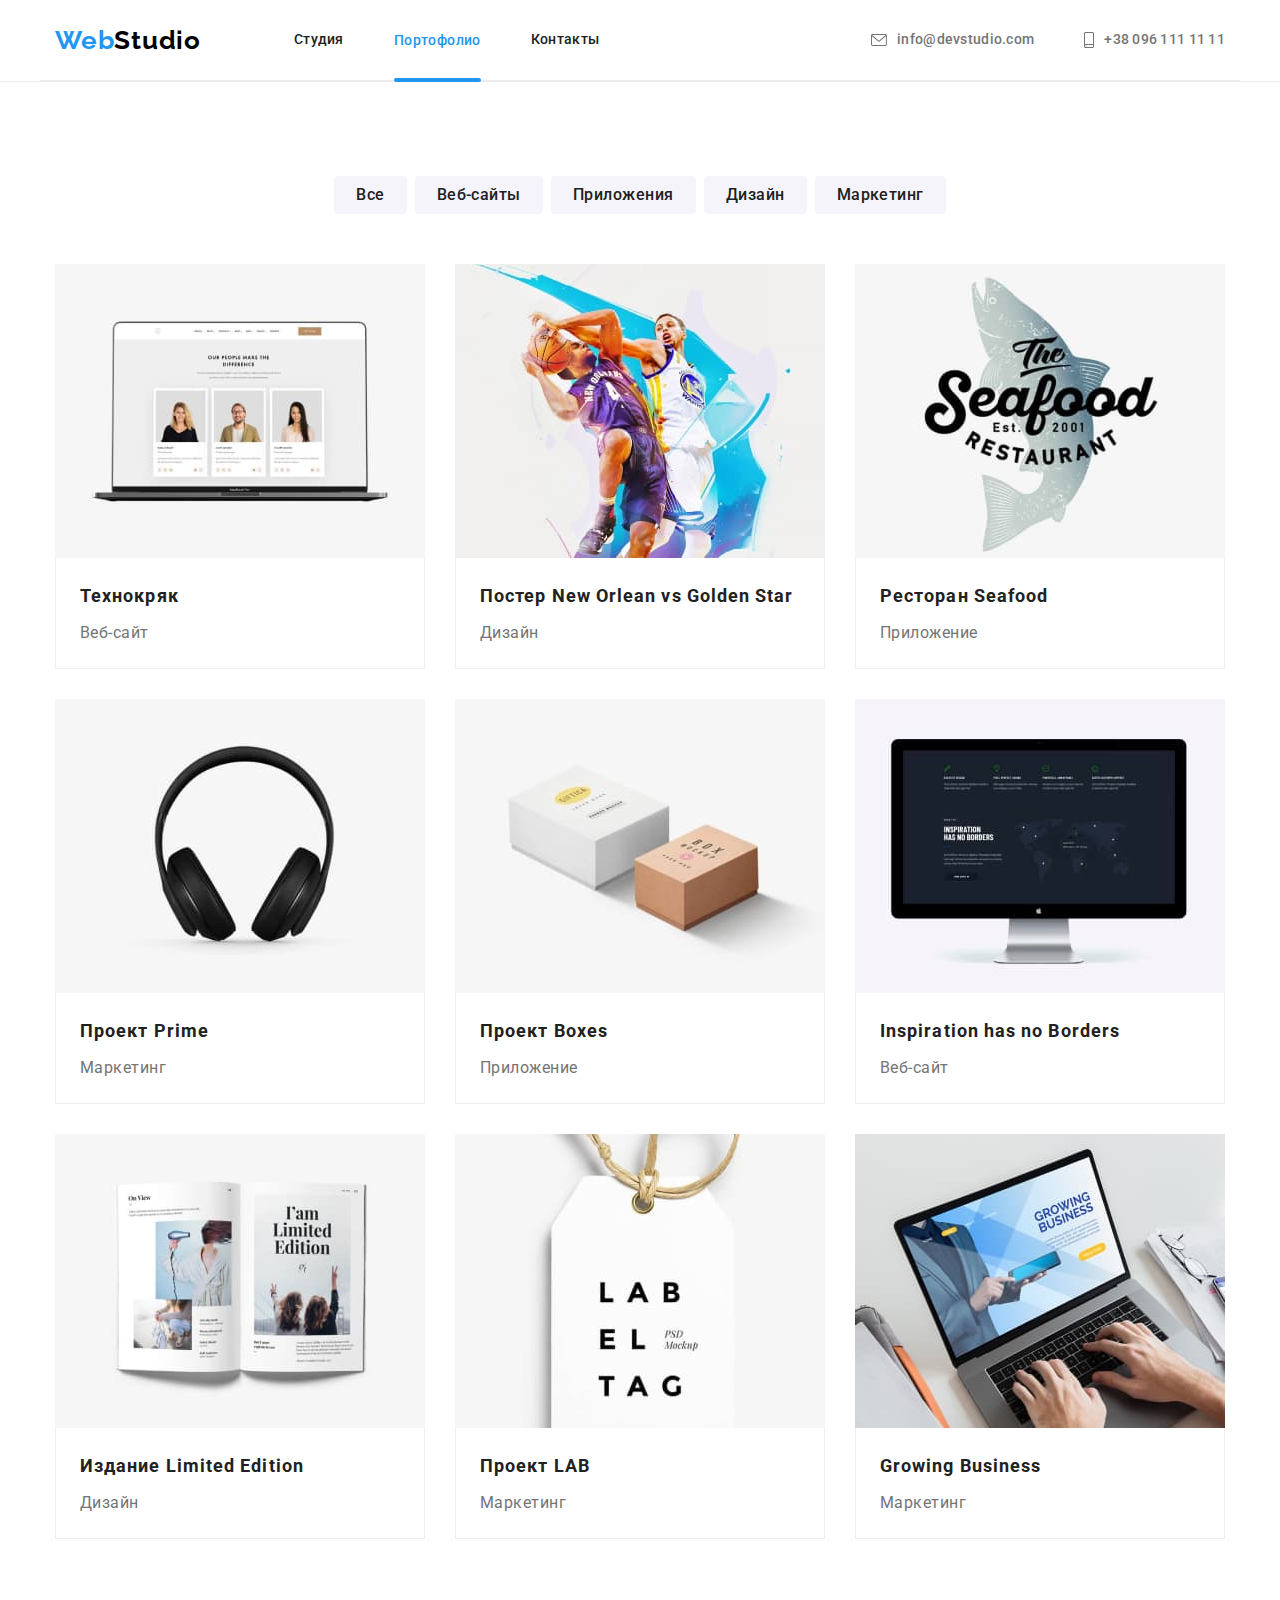
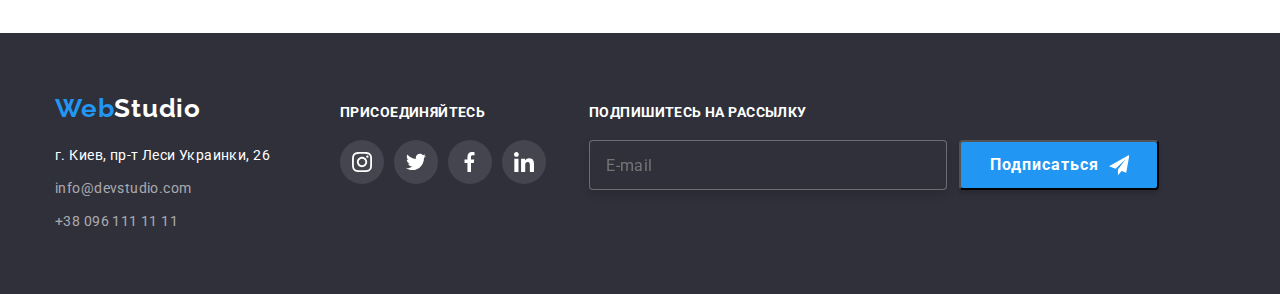
==== portfolio.html @ 54cbc289 "Перенос данных" ====
<!DOCTYPE html>
<html lang="en">
<head>
    <meta charset="UTF-8">
    <meta http-equiv="X-UA-Compatible" content="IE=edge">        <meta name="viewport" content="width=device-width, initial-scale=1.0">
    <title>Homework_06</title>
    <link 
        href="https://fonts.googleapis.com/css2?family=Raleway:wght@700&family=Roboto:wght@400;500;700;900&display=swap" 
        rel="stylesheet"/>
    <link rel="stylesheet" href="https://cdnjs.cloudflare.com/ajax/libs/modern-normalize/1.1.0/modern-normalize.min.css">
    <link rel="stylesheet" href="./css/main.css"/>
</head>
<body>
<!-- Шапка сайта -->
    <header class="page-header">
        <div class="container page-header">
            <nav class="nav-flex" >
                <a href="./index.html" class="logo  link"><span class="accent">Web</span>Studio </a>
                <ul class="site-nav list ">
                    <li class="item"><a href="./index.html" class="link-page link">Студия</a></li>
                    <li class="item"><a href="./portfolio.html" class="link page link-current link">Портофолио</a></li>
                    <li class="item"><a href="" class="link-page link">Контакты</a></li>
                </ul>
        </nav>
            <ul class="contact-list list ">
                <li class ="item ">
                    <a href="mailto:info@devstudio.com" class="contact link  ">
                        <svg class="icon-head" width="16" height="12">
                            <use href="./img/symbol-defs.svg#icon-envelope">
                            </use>
                        </svg>info@devstudio.com
                    </a>
                </li>
                <li class ="item ">
                    <a href="tel:+380961111111" class="contact link">
                        <svg class="icon-head-tel" width="10" height="16">
                            <use href="./img/symbol-defs.svg#icon-smartphone">
                            </use>
                        </svg>+38 096 111 11 11
                    </a>
                </li>
            </ul>
        </div>
    </header>
    <main>
    <!-- Фильтры -->
    <section class="filter">
        <div class="container">
            <h1 class="visually-hidden"> Фильтры</h1>
            <ul class="filter-link list">
            <li class="filter-item">
                <button type="button" class="style-filter">Все</button>
            </li>
            <li class="filter-item">
                <button type="button" class="style-filter">Веб-сайты</button>
            </li>
            <li class="filter-item">
                <button type="button" class="style-filter">Приложения</button>
            </li>
            <li class="filter-item">
                <button type="button" class="style-filter">Дизайн</button>
            </li>
            <li class="filter-item">
                <button type="button" class="style-filter">Маркетинг</button>
            </li>  
            </ul>
            <ul class="examples list">
            <li class="examples-item">
                <a href="" class="examples-link link">
                    <div class="examples-top-wrap">
                        <img src="./img/img1.jpg" alt="Технокряк" width="370" />
                            <p class="examples-top-text">Ресурс предлагает комплексные предложения с разным уровнем функционала и сервисов. Все это позволит посетителю получить исчерпывающие сведения о компании или частном лице.</p>
                    </div>
                    <div class="galery-desc">
                        <h2 class="title">Технокряк</h2>
                            <p class="text">Веб-сайт</p>
                    </div>
                </a>
            </li>
            <li class="examples-item">
                <a href="" class="examples-link link">
                    <div class="examples-top-wrap">
                        <img src="./img/img2.jpg" alt="Постер New Orlean vs Golden Star" width="370" />
                            <p class="examples-top-text">Ресурс предлагает комплексные предложения с разным уровнем функционала и сервисов. Все это позволит посетителю получить исчерпывающие сведения о компании или частном лице.</p>
                    </div>
                    <div class="galery-desc">
                        <h2 class="title">Постер New Orlean vs Golden Star</h2>
                            <p class="text">Дизайн</p>
                    </div>
                    </a>
            </li>
            <li class="examples-item">                
                <a href="" class="examples-link link">
                    <div class="examples-top-wrap">
                        <img src="./img/img3.jpg" alt="Ресторан Seafood" width="370" />
                        <p class="examples-top-text">Ресурс предлагает комплексные предложения с разным уровнем функционала и сервисов. Все это позволит посетителю получить исчерпывающие сведения о компании или частном лице.</p>
                    </div>
                    <div class="galery-desc">
                        <h2 class="title">Ресторан Seafood</h2>
                            <p class="text">Приложение</p>
                    </div>
                    </a>
            </li>
            <li class="examples-item">                
                <a href="" class="examples-link link">
                    <div class="examples-top-wrap">
                        <img src="./img/img4.jpg" alt="Проект Prime" width="370" />
                            <p class="examples-top-text">Ресурс предлагает комплексные предложения с разным уровнем функционала и сервисов. Все это позволит посетителю получить исчерпывающие сведения о компании или частном лице.</p>
                    </div>           
                    <div class="galery-desc">
                        <h2 class="title">Проект Prime</h2>
                            <p class="text">Маркетинг</p>
                    </div>
                    </a>
            </li>
            <li class="examples-item">                
                <a href="" class="examples-link link">
                    <div class="examples-top-wrap">
                        <img src="./img/img5.jpg" alt="Проект Boxes" width="370" />
                            <p class="examples-top-text">Ресурс предлагает комплексные предложения с разным уровнем функционала и сервисов. Все это позволит посетителю получить исчерпывающие сведения о компании или частном лице.</p>
                    </div>                
                    <div class="galery-desc">
                        <h2 class="title">Проект Boxes</h2>
                            <p class="text">Приложение</p>
                    </div>
                    </a>
            </li>
            <li class="examples-item">               
                <a href="" class="examples-link link">
                    <div class="examples-top-wrap">
                        <img src="./img/img6.jpg" alt="Inspiration has no Borders" width="370" />
                            <p class="examples-top-text">Ресурс предлагает комплексные предложения с разным уровнем функционала и сервисов. Все это позволит посетителю получить исчерпывающие сведения о компании или частном лице.</p>
                    </div>    
                    <div class="galery-desc">
                        <h2 lang="en" class="title">Inspiration has no Borders</h2>
                            <p class="text">Веб-сайт</p>
                    </div>
                    </a>
            </li>
            <li class="examples-item">
                <a href="" class="examples-link link">
                    <div class="examples-top-wrap">
                        <img src="./img/img7.jpg" alt="Издание Limited Edition" width="370" />
                            <p class="examples-top-text">Ресурс предлагает комплексные предложения с разным уровнем функционала и сервисов. Все это позволит посетителю получить исчерпывающие сведения о компании или частном лице.</p>
                    </div>    
                    <div class="galery-desc">
                        <h2 class="title">Издание Limited Edition</h2>
                            <p class="text">Дизайн</p>
                    </div>
                    </a>
            </li>
            <li class="examples-item">                
                <a href="" class="examples-link link">
                    <div class="examples-top-wrap">
                        <img src="./img/img8.jpg" alt="Проект LAB" width="370" />
                            <p class="examples-top-text">Ресурс предлагает комплексные предложения с разным уровнем функционала и сервисов. Все это позволит посетителю получить исчерпывающие сведения о компании или частном лице.</p>
                    </div>   
                    <div class="galery-desc">
                        <h2 class="title">Проект LAB</h2>
                            <p class="text">Маркетинг</p>
                    </div>
                    </a>
            </li>
            <li class="examples-item">                
                <a href="" class="examples-link link">
                    <div class="examples-top-wrap">
                        <img src="./img/img9.jpg" alt="Growing Business" width="370" />
                            <p class="examples-top-text">Ресурс предлагает комплексные предложения с разным уровнем функционала и сервисов. Все это позволит посетителю получить исчерпывающие сведения о компании или частном лице.</p>
                    </div>
                    <div class="galery-desc">
                        <h2 lang="en" class="title">Growing Business</h2>
                            <p class="text">Маркетинг</p>
                    </div>
                    </a>
            </li>
            </ul>
        </div>
    </section>
    </main>
    <footer class="address">
        <div class="container">
            <div class="footer-index">
                <div class="footer-adress">
                    <a href="./index.html" class="logo link"><span class="accent">Web</span>Studio </a>
                    <address>
                        <ul class="address-link list">
                        <li class="address-item">
                            <a href="https://goo.gl/maps/2pZtaWLYkU5cPGeF8" target="_blank" rel="noopener,noindex,nofollow" class="address-direct link">г. Киев, пр-т Леси Украинки, 26</a>
                        </li>
                        <li class="address-item">    
                            <a href="mailto:info@devstudio.com" class="direct link">info@devstudio.com</a>
                        </li>
                        <li class="address-item">    
                            <a href="tel:+380961111111" class="direct link">+38 096 111 11 11</a>
                        </li>
                        </ul>             
                    </address>
                </div>  
                <div class="join">
                    <h2 class="join-title">присоединяйтесь</h2>
                    <ul class="join-social list">
                        <li class="join-icon">
                             <a href="" class="join-link">
                                <svg class="join-svg"><use href="./img/symbol-defs.svg#icon-instagram" ></use></svg>
                            </a>
                        </li>
                        <li class="join-icon">
                             <a href="" class="join-link">
                                <svg class="join-svg"><use href="./img/symbol-defs.svg#icon-twitter" ></use></svg>
                                </a>
                        </li>
                        <li class="join-icon">
                            <a href="" class="join-link">
                                <svg class="join-svg"><use href="./img/symbol-defs.svg#icon-facebook" ></use></svg>
                            </a>
                        </li>
                        <li class="join-icon">
                            <a href="" class="join-link">
                                <svg class="join-svg"><use href="./img/symbol-defs.svg#icon-linkedin" ></use></svg>
                            </a>
                        </li>
                    </ul>
                </div>
                <div class="footer-section">
                    <div class="footer-text">
                        Подпишитесь на рассылку
                    </div>
                    <div class="footer-input-contact">
                        <input type="email" class="footer-mail" placeholder="E-mail" name="Почта" required>
                        <button class="footer-button" type="submit">Подписаться
                            <svg class="footer-icon" width="24" height="24">
                                <use href="./img/symbol-defs.svg#icon-icon-send"></use>
                            </svg>
                         </button>
                    </div>
                </div>
            </div>
        </div>
    </footer>  
</body>
</html>
---- css/main.css ----
:root{
    --primary-text-color:#757575;
    --title-text-color:#212121;
    --accent-color:#2196F3;
    --primary-white-color:#FFFFFF;
    --logo-color:#000000;
    --bg-color:#2F303A;
    --second-fon-color:#F5F4FA;
    --direct-color:rgba(255, 255, 255, 0.6);
}

body{
    background-color:var(--primary-white-color) ;
    color:var( --primary-text-color) ;
    font-family: Roboto,sans-serif;
    font-size:14px;
    letter-spacing: 0.03em; 
}

address{
    font-style: normal;

    margin-top: 20px;
}

/* *,
  *::before,
  *::after {
    box-sizing: inherit;
  } */

p,
h1,
h2,
h3,
h4,
h5,
h6{
    margin: 0;
}

ul{
    padding-left: 0;
    margin: 0;
}

button{
    cursor: pointer;
}

img{
    display: block;
    width: 100%;
    height: auto;
}

.list {
    list-style: none;  
 }

 .link {
    text-decoration: none;
}

.container{
    width: 1200px;
    padding-left: 15px;
    padding-right: 15px;
    margin: 0 auto;
    /* outline: 2px solid brown; */
}


/*Header*/
.container.page-header{
    display: flex;
    align-items: center;
    border-bottom: 1px solid #ECECEC;
}

/* Logo */
.page-header{
    /* padding-top: 24px;
    padding-bottom: 25px; */
    border-bottom: 1px solid #ECECEC; 
}

.logo {
    color:var(--logo-color); 
    font-family: Raleway,sans-serif;
    font-size: 26px;
    font-weight: 700;
    line-height: 1.19;
    letter-spacing: 0.03em;
}

.logo .accent{
    color:var(--accent-color);
}

/* Site nav */
.nav-flex {
    display: flex;
    align-items: center;
}
.site-nav{
    display: flex;
    margin-left: 93px;
}

.site-nav .item + .item{
    margin-left: 50px;
}

.site-nav .link-page{
    padding-top: 32px;
    padding-bottom: 32px;
    display: block;
    color: var(--title-text-color);

    font-family: Roboto,sans-serif;
    font-size: 14px;
    font-weight: 500;
    line-height: 1.14;
    letter-spacing: 0.02em;

    transition:color 250ms cubic-bezier(0.4,0,0.2,1);
}

.site-nav .link-page:hover , 
.site-nav .link-page:focus {
    color: var(--accent-color);
}

.site-nav .link-current {
    position: relative; 

    padding-top: 32px;
    padding-bottom: 32px;
    display: block;
    color: var(--accent-color);
    font-weight: 500;
}

.link-current::after {
    content:'';
    display:block;
    position: absolute;

    width: 100%;
    height: 4px;
    border-radius: 2px;
    background: var(--accent-color);
    bottom: -2px;
    left: 0;

    /* opacity: 1; */
} 


/* Contact */
.contact-list{
    display: flex;
    align-items: center;
    margin-left: auto;
}

.contact-list .item:not(:last-child){
    margin-right: 50px;
}

.contact {
    color: var( --primary-text-color);

    font-weight: 500;
    font-size: 14px;
    line-height: 1.14;
    letter-spacing: 0.02em;
    cursor: pointer;

    transition: color 250ms cubic-bezier(0.4,0,0.2,1);
}

.contact:hover,
.contact:focus {
    color:var(--accent-color);
}

.icon-head { 
    /* width: 16px;
    height: 16px; */
    padding: 0;
    margin-right: 10px;
    color:var(--primary-text-color)
}

.icon-head-tel { 
    /* width: 16px;
    height: 16px; */
    padding: 0;
    margin-right: 10px;
    color:var(--primary-text-color)
} 

.contact-list .contact{
    display: flex;
    align-items: center;
    color: var(--primary-text-color);
    fill: var(--primary-text-color);

    transition:color 250ms cubic-bezier(0.4,0,0.2,1), fill 250ms cubic-bezier(0.4,0,0.2,1) ;
}

.contact-list .contact:hover,
.contact-list .contact:focus{
    color: var(--accent-color);
    fill: var(--accent-color);
}

/* Hero */

.hero{
    /* padding-top: 200px;
    padding-bottom: 280px; */
    padding: 200px 0;
    background-color:var(--bg-color); 
    text-align: center;

    background-image:linear-gradient( 
    rgba(47, 48, 58, 0.4),
    rgba(47, 48, 58, 0.4)),
     url(../img/start.jpg);
     max-width: 1600px;
     background-repeat: no-repeat;
     background-size: cover;
     margin: 0 auto;

}

.hero-title {
    width: 696px;
    margin-top: 0;
    margin-bottom: 30px;
    margin-left: auto;
    margin-right: auto;

    color:var(--primary-white-color);

    font-size: 44px;
    font-weight: 900;
    line-height: 1.36;
    letter-spacing: 0.06em;
    text-align: center;
    text-transform: uppercase;
}

/* Principles */
.principles{
    display: flex;
    justify-content: space-between;
}

.principles-item:not(:last-child){
    margin-right: 30px;
}

.principles-item{
    width: 270px;
}

.principles-item::before{
    display: block;
    content: "";
    height: 120px;
    /* background-size: contain; */
    background-repeat: no-repeat;
    background-position: center;
    background-color: var(--second-fon-color);

    margin-bottom: 30px;
}

.icon-antena::before{
    background-image: url(../img/antenna\ 1.svg);
}

.icon-clock::before{
    background-image: url(../img/clock\ 1.svg);
}

.icon-diagram::before{
    background-image: url(../img/diagram\ 1.svg);
}

.icon-astronaut::before{
    background-image: url(../img/astronaut\ 1.svg);
}

.visually-hidden{
    position:absolute;
    white-space: nowrap;
    width:1px;
    height:1px;
    overflow:hidden;
    border: 0;
    padding: 0;
    clip: rect(0 0 0 0);
    clip-path: inset(50%);
    margin: -1px;
}

.principles .title {
    margin-top: 0;
    margin-bottom: 10px;

    color:var( --title-text-color) ;

    font-weight: 700;
    font-size: 14px;
    line-height: 1.14;
    letter-spacing: 0.03em;
    text-transform: uppercase;
}

.principles .text {
    margin-top: 0;
    margin-bottom: 0;

    font-weight: 400;
    font-size: 14px;
    line-height: 1.71;
    letter-spacing: 0.03em;
}



/* Section */
.section{
    padding: 94px 0;
}
.section-inter{
    padding-bottom: 94px;
}

.section-title{
    margin-bottom: 50px;
    
    color:var( --title-text-color) ;

    font-weight: 700;
    font-size: 36px;
    line-height: 1.17;
    text-align: center;
    letter-spacing: 0.03em;
}

.work-list{
    display: flex;
}

.section-item:not(:last-child) {
    margin-right: 30px;
}

.doing{
    position: relative;
}

.doing-thumb{
    position: absolute;
    width: 370px;
    height: 70px;
    left: 0;
    bottom: 0;
    background: rgba(47, 48, 58, 0.8);

}

.text-doing{
    display: flex;
    align-items: center;
    justify-content: center;
    width: 100%;
    height: 100%;
    font-weight: 700;
    font-size: 14px;
    line-height: 16px;
    /* text-align: center; */
    letter-spacing: 0.03em;
    text-transform: uppercase;
    color: #FFFFFF;

}

/* Team */
.section-team{
    margin-bottom: 50px;
    /* padding-top: 94px; */
    
    color:var( --title-text-color) ;

    font-weight: 700;
    font-size: 36px;
    line-height: 1.17;
    text-align: center;
    letter-spacing: 0.03em;
}

.section-group{
    padding: 94px 0;
    /* padding-top: 94px; */

    background-color:var(--second-fon-color);
}
.team {
    display: flex;
}

.team-item:not(:last-child) {
    margin-right: 30px;
}

.team-item{
    box-shadow: 0px 1px 3px rgba(0, 0, 0, 0.12), 0px 1px 1px rgba(0, 0, 0, 0.14), 0px 2px 1px rgba(0, 0, 0, 0.2);
    border-radius: 0px 0px 4px 4px;
    background: #FFFFFF;
}
.team .title {
    /* margin-top: 30px; */
    margin-bottom: 10px;

    color:var(--title-text-color) ;
    
    font-weight: 500;
    font-size: 16px;
    line-height: 1.19;
    text-align: center;
    letter-spacing: 0.03em;
}

.team .text {
    margin-top: 0;
    margin-bottom: 0;
    font-weight: 400;
    font-size: 16px;
    line-height: 1.19;
    text-align: center;
    letter-spacing: 0.03em;
    margin-bottom: 30px;
}

.team-desc {
    background: #FFFFFF;
    padding: 30px 0;
    text-align: center;

}

.team-soc-list {
    display: flex;
    justify-content: center;
}

.team-soc-link{
    width: 44px;
    height: 44px;
    background-color: var(--primary-white-color);
    border-radius: 50%;
    display: flex;
    justify-content: center;
    align-items: center;
    color:#AFB1B8 ;

    transition: background-color 250ms cubic-bezier(0.4,0,0.2,1),color 250ms cubic-bezier(0.4,0,0.2,1);
}

.team-soc-item + .team-soc-item{
    margin-left: 10px;
}

 .team-soc-icon{
    fill: currentColor;
}

.team-soc-link:hover,
.team-soc-link:focus {
    background-color: var(--accent-color);
    color: var(--primary-white-color);

}
/* .team-soc-icon{
    fill: #AFB1B8
} */

/*Clients*/

.section-client{
    padding: 94px 0;

    background-color: #FFFFFF;
}

.section-client-title{
    margin-bottom: 50px;
    /* padding-top: 94px; */  
    color:var( --title-text-color) ;

    font-weight: 700;
    font-size: 36px;
    line-height: 1.17;
    text-align: center;
    letter-spacing: 0.03em;
}

/* .client-border{
    background-color: #E5E5E5;
} */

.client-border {
    padding: 30px 0;
    text-align: center;

    outline: 1px solid rgba(175, 177, 184, 1);
} 


.clients-list{
    display: flex;
    justify-content: center;

    padding: 0;
    margin: 0;
    list-style: none;
}

.client-link{
    margin: 0;
    padding: 0;
    width: 170px;
    height: 92px;
    display: flex;
    justify-content: center;
    align-items: center;
    fill: #AFB1B8;
    border: 1px solid #AFB1B8;
    box-sizing: border-box;
    border-radius: 4px;
    object-fit: contain;

    transition-property: fill, border, box-sizing, border-radius;
    transition-duration: 250ms;
    transition-timing-function: cubic-bezier(0.4, 0, 0.2, 1);
}

.client-link:active,
.client-link:hover,
.client-link:focus{

    fill: var(--accent-color);
    border: 1px solid var(--accent-color);
    box-sizing: border-box;
    border-radius: 4px;
}

.client-item:not(:last-child){
    margin-right: 30px;
}

/* Button */

.button {
    margin: 0 auto;
    display: block;
    padding: 10px 32px;
    border: 0px solid transparent;
    border-radius: 4px;
    
    background-color:var(--accent-color);
    color:var(--second-fon-color);
    
    font-family: inherit;
    font-style: normal;
    font-weight: 700;
    font-size: 16px;
    line-height: 1.88;
    letter-spacing: 0.06em;
    cursor: pointer;
    text-align: center;
}


/* Стили для Портофолио" */
/*Фильтры*/

.filter{
    padding-top: 94px;
    padding-bottom: 94px;   
}

.filter-link{
    display: flex;
    justify-content: center;
    margin-bottom: 50px;
}

.filter-item:not(:last-child){
    margin-right: 8px;
}

.style-filter {
    padding: 6px 22px;
    display: inline-block;

    background-color:var(--second-fon-color);
    color:var( --title-text-color) ;

    font-family: Roboto,sans-serif;
    font-weight: 500;
    font-size: 16px;
    line-height: 1.62;
    text-align: center;
    letter-spacing: 0.03em;
    cursor: pointer;
    text-align: center;

    border: 0px solid transparent;
    border-radius: 4px;

    transition-property: background-color,color,box-shadow;
    transition-duration: 250ms;
    transition-timing-function: cubic-bezier(0.4, 0, 0.2, 1);

}

.style-filter:hover,
.style-filter:focus {
    background-color: var(--accent-color);
    color: var(--primary-white-color);

    box-shadow: 0px 3px 1px rgba(0, 0, 0, 0.1), 0px 1px 2px rgba(0, 0, 0, 0.08), 0px 2px 2px rgba(0, 0, 0, 0.12);
}

.filter-iteam:not(:last-child) {
    margin-right: 8px;
}

/* Examples */
.examples{
    display: flex;
    flex-wrap: wrap;
    text-align: left;
}

.examples .examples-item{
    width: calc((100% - 60px) / 3);
}

.examples .examples-item:not(:nth-child(3n)) {
    margin-right: 30px;
}

.examples .examples-item:not(:nth-last-child(-n+3)) {
    margin-bottom: 30px;
}

.galery-desc {
    border: 1px solid #EEEEEE;
    box-sizing: border-box;
    border-top: none;
    padding: 20px 24px;
}

.examples .title {
    margin-bottom: 4px;

    color:var(--title-text-color) ;

    font-weight: 700;
    font-size: 18px;
    line-height: 2.0;
    letter-spacing: 0.06em;
}


.examples .text { 
    color:var(--primary-text-color) ;

    font-weight: 400;
    font-size: 16px;
    line-height: 1.88;
    letter-spacing: 0.03em;
}

.examples-link{
    display: block;
   
    color:var(--title-text-color) ;

    transition-property: border, box-shadow;
    transition-duration: 250ms;
    transition-timing-function: cubic-bezier(0.4, 0, 0.2, 1);
}

.examples .examples-link:hover,
.examples.examples-link:focus{
    cursor: pointer;
    background: #FFFFFF; 
    /* border: 1px solid #EEEEEE; */
    box-shadow: 0px 1px 1px rgba(0, 0, 0, 0.12), 0px 4px 4px rgba(0, 0, 0, 0.06), 1px 4px 6px rgba(0, 0, 0, 0.16);
}

.examples-item:hover .examples-top-text{
    transform: translateY(0%);
    transition: transform 250ms cubic-bezier(0.4, 0, 0.2, 1) ;
}

.examples-top-wrap{
    position: relative;
    overflow: hidden;
}

.examples-top-text{
    /* opacity: 1; */
    position: absolute;
    top: 0;
    /* left: 0; */
    display: inline-block;
    background-color: rgba(33, 150, 243, 0.9);
    color: rgba(255, 255, 255, 1);
    
    font-family: Roboto;
    font-size: 18px;
    font-weight: 400;
    line-height: 1.56;
    letter-spacing: 0.03em;
    text-align: left;

    padding: 63px 24px;
    height: 100%; 
    width: 100%;

    transform: translateY(101%);
    /* transition: transform 250ms cubic-bezier(0.4,0,0.2,1) ; */
}

/* Footer */

.footer-index{
    display: flex;
    align-items: baseline;
}
.address{
    padding-top: 60px;
    padding-bottom: 60px;

    max-width: 1600px;
     background-repeat: no-repeat;
     background-size: cover;
     margin: 0 auto;
   
    /* max-width: 1600px; */
   
    background-color:var(--bg-color);
    font-style: normal;
}

.address .logo{
    color:var(--primary-white-color) ;
}

.address .logo .accent  {
    color:var(--accent-color)
}

.address-item:not(:last-child) {
    margin-bottom: 9px;
}

.address-direct{

    color:var(--primary-white-color);

    font-weight: 400;
    font-size: 14px;
    line-height: 1.71;
    letter-spacing: 0.03em;

    transition:color 250ms cubic-bezier(0.4,0,0.2,1);
}

.direct{
    color:var(--direct-color);

    font-weight: 400;
    font-size: 14px;
    line-height: 1.71;
    letter-spacing: 0.03em;

    transition:color 250ms cubic-bezier(0.4,0,0.2,1);
}

.direct:hover,
.direct:focus{
    color:var(--accent-color) 
}

.address-direct:hover,
.address-direct:focus{
    color: var(--accent-color);
}

.join {
    margin-left: 70px;
}

.join-title {
    margin-bottom: 20px;
    
    font-weight: 700;
    font-size: 14px;
    line-height: 16px;
    letter-spacing: 0.03em;
    text-transform: uppercase;
    color: #FFFFFF;
}

.join-social {
    display: flex;
    justify-content: center;
}

.join-link {
    
    padding: 0;
    width: 44px;
    height: 44px;
    display: flex;
    justify-content: center;
    align-items: center;
    fill: #FFFFFF;
    border-radius: 50%;
    background: rgba(255, 255, 255, 0.1);
    transition:background 250ms cubic-bezier(0.4,0,0.2,1);
    
}

/* .joint-icon{
    transition:bacground 250ms cubic-bezier(0.4,0,0.2,1), border-radius 250ms cubic-bezier(0.4,0,0.2,1);
} */

.join-icon:not(:last-child) {
    margin-right: 10px;
}

.join-link:hover,
.join-link:focus,
.join-link:active {
    /* border-radius: 50%; */
    background-color: var(--accent-color);
    /* color: var(--primary-white-color); */
}

.join-svg {
    width: 20px;
    height: 20px;
}

  .footer-section {
    margin-left: 43px;
    margin-bottom: 20px;
  }

  .footer-text {
    font-family: Roboto;
    font-style: normal;
    font-weight: bold;
    font-size: 14px;
    line-height: 16px;
    letter-spacing: 0.03em;
    text-transform: uppercase;
    color: #ffffff;
    align-items: baseline;
    margin-bottom: 20px;
  }

  .footer-mail {
    background: #2f303a;
    font-style: normal;
    font-weight: normal;
    font-size: 16px;
    line-height: 20px;
    display: flex;
    align-items: center;
    letter-spacing: 0.03em;
    color: rgba(255, 255, 255, 0.6);
    border: 1px solid rgba(255, 255, 255, 0.3);
    box-sizing: border-box;
    filter: drop-shadow(0px 4px 4px rgba(0, 0, 0, 0.15));
    border-radius: 4px;
    width: 358px;
    height: 50px;
    padding-left: 16px;
    padding-bottom: 15px;
    padding-top: 15px;
    padding-right: 295px;
    margin-right: 12px;
  }
  .footer-input-contact {
    display: flex;
  }
  .footer-button {
    width: 200px;
    height: 50px;
    background: #2196f3;
    box-shadow: 0px 4px 4px rgba(0, 0, 0, 0.15);
    border-radius: 4px;
    padding-left: 29px;
    padding-top: 10px;
    padding-bottom: 10px;
    padding-right: 28px;
    font-style: normal;
    font-weight: bold;
    font-size: 16px;
    line-height: 30px;
    display: flex;
    align-items: center;
    text-align: center;
    letter-spacing: 0.06em;
    color: #ffffff;
    transition-property: background-color;
    transition-duration: 250ms;
    transition-timing-function: linear;
    transition-delay: cubic-bezier(0.4, 0, 0.2, 1);
  }
  .footer-button:hover,
  .footer-button:focus {
    background: #188ce8;
  }

  .footer-icon{
      fill: #FFFFFF;
      width: 24px;
      height: 24px;
      margin-left: 10px;
  }


/*Модальное окно*/

.backdrop{
    position: fixed;
    top: 0;

    width: 100%;
    height: 100%;

    background-color: rgba(0, 0, 0, 0.2);

    transition:opacity 500ms,visibility 500ms;
}

.backdrop.is-hidden .modal{
    transform: scale(0.5);
}

.modal{
    position: absolute;
    top: 50%;
    left: 50%;
    transition: transform 300ms;
    transform: translate(-50%,-50%) scale(1) ;

    padding: 40px;
    width: 528px;
    min-height: 581px;
    background-color: rgba(255, 255, 255, 1);
    border-radius: 4px;
}

.modal-close-btn{
    position: absolute;
    top: 8px;
    /* left: 490px; */
    right: 8px;
    width: 30px;
    height: 30px;
    border-radius: 50%;
    background-color: transparent;
    border: 1px solid rgba(0, 0, 0, 0.1);

    display: flex;
    justify-content: center;
    align-items: center;
}

.is-hidden{
    opacity: 0;
    pointer-events: none;
    visibility: hidden;
}

.modal-svg{
    width: 11px;
    height: 11px;
}

.modal-svg:hover,
.modal-svg:focus{
    fill: var(--accent-color);
}

.modal-title{
    /* padding-top: 40px ;
    padding-right: 39px;
    padding-left: 41px; */
    margin-bottom: 20px;
    font-family: Roboto;
    font-size: 20px;
    font-weight: 700;
    line-height: 23px;
    letter-spacing: 0.03em;
    text-align: center;

   color: rgba(33, 33, 33, 1);
}

.form-label{
    margin-bottom: 10px;
}

.modal-input{
    width: 100%;
    height: 40px;
    border: 1px solid rgba(33, 33, 33, 0.2);
    border-radius: 4px;   
    padding-left: 30px;
    outline: none;
    transition: border-color 250ms;
}

.modal-input:focus{
    border-color: var(--accent-color)
}

.modal-input:focus +.input-icon{
    fill: #2196F3;
}

.modal-input-wrap{
    position: relative;
}

.input-icon{
    position: absolute;
    left: 12px;
    top: 50%;
    transform: translateY(-50%);
    transition: fill 250ms;
}

.modal-text{
    width: 100%;
    height: 120px;
    border: 1px solid rgba(33, 33, 33, 0.2);
    border-radius: 4px;
    /* margin-bottom: 10px; */
    padding: 12px 16px;
    resize: none;
    outline: none;   
}

.modal-text:focus{
    border-color: var(--accent-color)
}

/* .modal-input-com::placeholder{

    font-family: Roboto;
    font-size: 12px;
    font-weight: 400;
    line-height: 14px;
    letter-spacing: 0.01em;
    text-align: left;
    vertical-align: top;


   color: rgba(117, 117, 117, 0.5);
} */

.modal-label{
    display: block;
    margin-bottom: 4px;

    font-family: Roboto;
    font-style: regular;
    font-size: 12px;
    font-weight: 400;
    line-height: 14px;
    letter-spacing: 0.01em;
    text-align: left;

    color: rgba(117, 117, 117, 1);

}

.check-text{
    display: flex;
    align-items: center;

    font-family: Roboto;
    font-size: 14px;
    font-weight: 400;
    line-height: 24px;
    letter-spacing: 0.03em;
    text-align: left;
    /* margin-right: 8px; */
}

.check-icon{
    fill: transparent;
}

/* .check-text::before{
    content: '';
    width: 16px;
    height: 15px;
    border: 2px solid var(--title-text-color);
    border-radius: 2px;
    margin-right: 7px;
}

.input-check:checked + .check-text::before{
    background-color:#2196F3;
    border: none;
    background-image: url(../img/check.svg);
    background-repeat: no-repeat;
    background-position: center;
} */

.check-text span{
    width: 16px;
    height: 15px;
    border: 2px solid var(--title-text-color);
    border-radius: 2px;
    margin-right: 8px;
    display: flex;
    align-items: center;
    justify-content: center;
}

.input-check:checked + .check-text span{
    background-color:#2196F3;
    border: none;
} 

.input-check:checked + .check-text .check-icon{
    fill: var(--primary-white-color);
} 

.check-text-rools {
    display: flex;
    font-family: Roboto;
    font-style: normal;
    font-weight: normal;
    font-size: 14px;
    line-height: 1.71;
    letter-spacing: 0.03em;
    color: #2196f3;
    text-decoration: underline;
    text-align: left;
  }

.modal-button {

    font-family: 'Roboto';
    font-style: normal;
    font-weight: 700;
    font-size: 16px;
    line-height: 30px;
    /* identical to box height, or 188% */

    display: flex;
    align-items: center;
    text-align: center;
    letter-spacing: 0.06em;

    color: #FFFFFF;

    width: 200px;
    height: 50px;
    background: #2196f3;
    
    box-shadow: 0px 4px 4px 0px rgba(0, 0, 0, 0.15);

    border-radius: 4px;
    

    padding-left: 56px;
    padding-right: 55px;
    padding-top: 10px;
    padding-bottom: 10px;

    transition-property: background-color;
    transition-duration: 250ms;
    transition-timing-function: linear;
    transition-delay: cubic-bezier(0.4, 0, 0.2, 1);
    margin-right: 124px;
    margin-left: 124px;
    margin-top: 30px;

    border: 1px solid transparent;
  }
  

  .modal-button:hover,
  .modal-button:focus {
    background: #188ce8;
  }
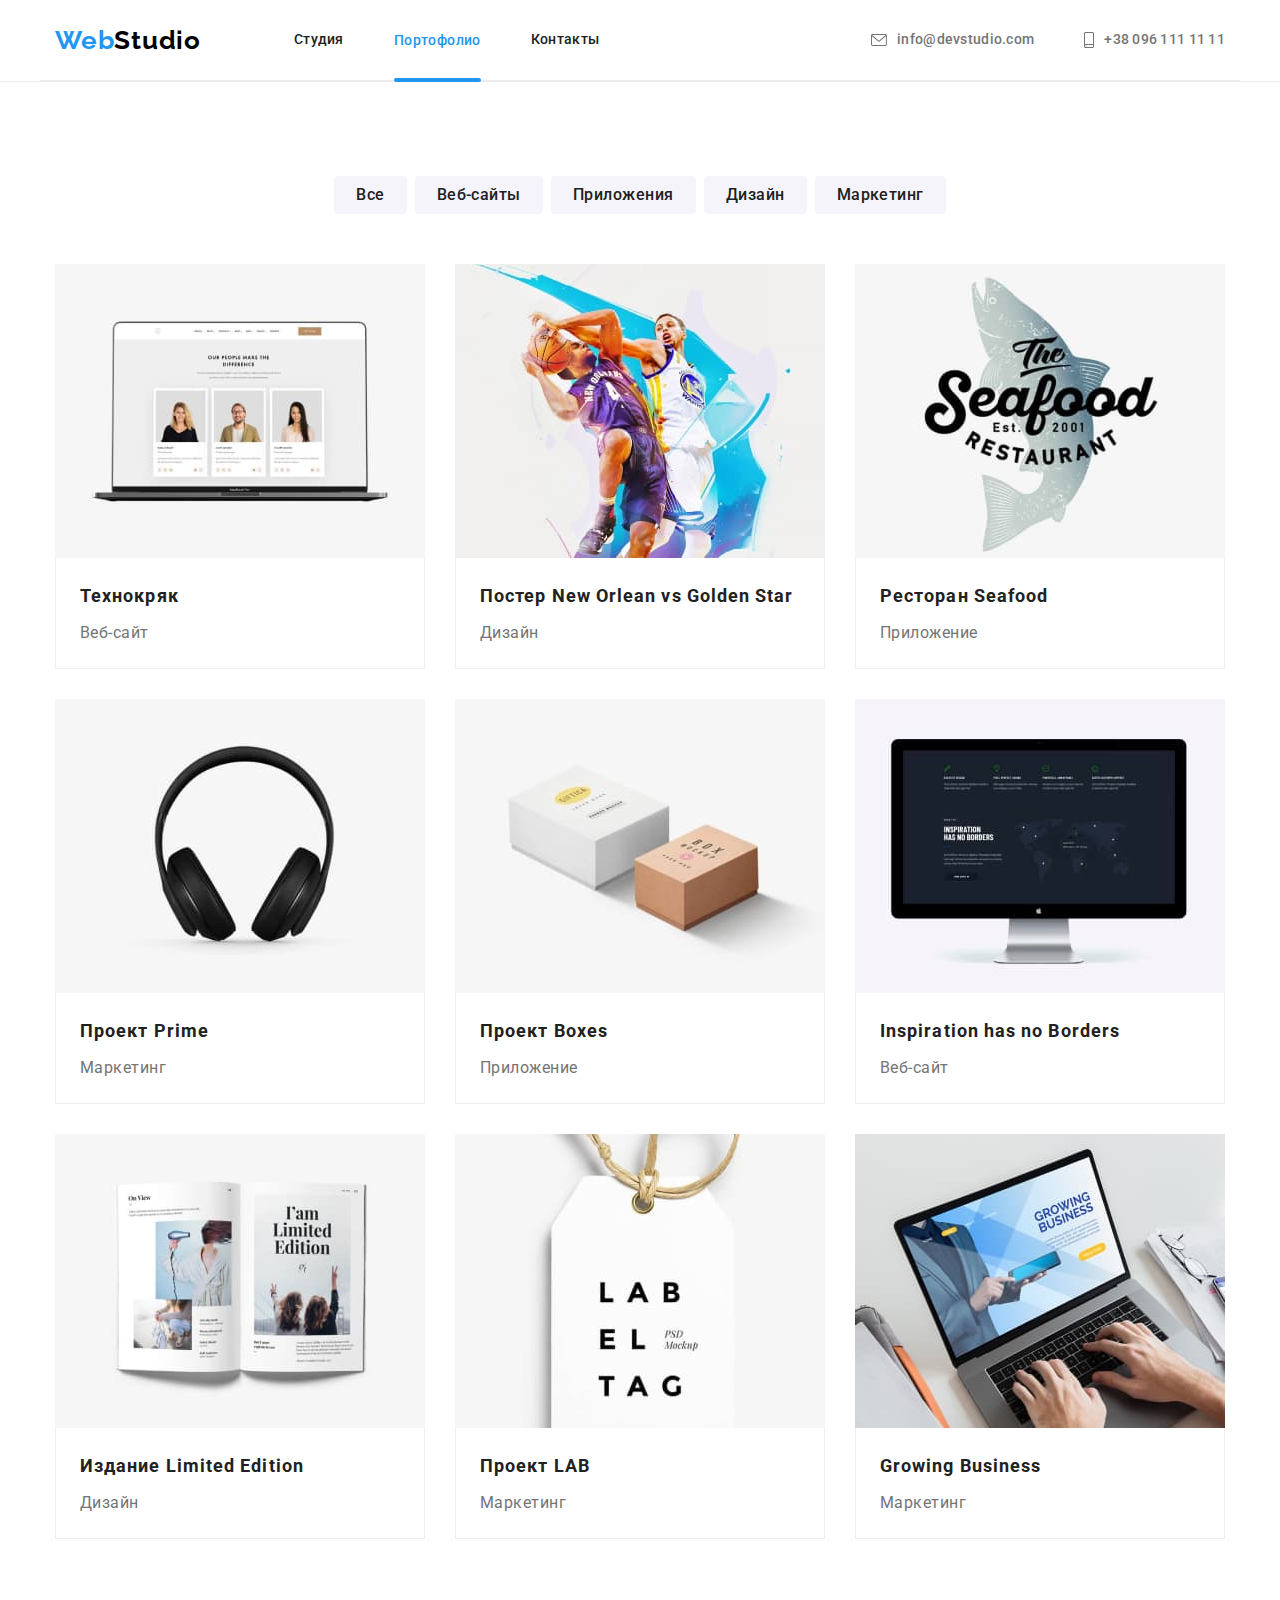
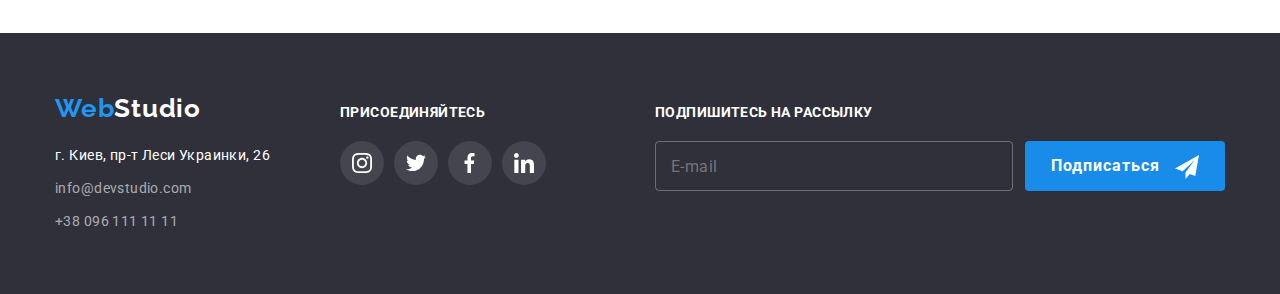
==== commit de9b22a0: "Портфолио корректировки" ====
--- a/portfolio.html
+++ b/portfolio.html
@@ -225,14 +225,16 @@
                     <div class="footer-text">
                         Подпишитесь на рассылку
                     </div>
-                    <div class="footer-input-contact">
-                        <input type="email" class="footer-mail" placeholder="E-mail" name="Почта" required>
-                        <button class="footer-button" type="submit">Подписаться
-                            <svg class="footer-icon" width="24" height="24">
-                                <use href="./img/symbol-defs.svg#icon-icon-send"></use>
-                            </svg>
-                         </button>
-                    </div>
+                    <form>
+                        <div class="footer-input-contact">
+                            <input type="email" class="footer-mail" placeholder="E-mail" name="Почта" required>
+                            <button class="footer-button" type="submit">Подписаться
+                                <svg class="footer-icon" width="24" height="24">
+                                    <use href="./img/symbol-defs.svg#icon-icon-send"></use>
+                                </svg>
+                            </button>
+                        </div>
+                    </form>
                 </div>
             </div>
         </div>
--- a/css/main.css
+++ b/css/main.css
@@ -7,6 +7,7 @@
     --bg-color:#2F303A;
     --second-fon-color:#F5F4FA;
     --direct-color:rgba(255, 255, 255, 0.6);
+    --direct-second-color:rgba(255, 255, 255, 0.3);
 }
 
 body{
@@ -388,7 +389,7 @@
     /* text-align: center; */
     letter-spacing: 0.03em;
     text-transform: uppercase;
-    color: #FFFFFF;
+    color: var(--primary-white-color);
 
 }
 
@@ -818,10 +819,10 @@
     
     font-weight: 700;
     font-size: 14px;
-    line-height: 16px;
+    line-height: 1.14;
     letter-spacing: 0.03em;
     text-transform: uppercase;
-    color: #FFFFFF;
+    color: var(--primary-white-color);
 }
 
 .join-social {
@@ -837,7 +838,7 @@
     display: flex;
     justify-content: center;
     align-items: center;
-    fill: #FFFFFF;
+    fill: var(--primary-white-color);
     border-radius: 50%;
     background: rgba(255, 255, 255, 0.1);
     transition:background 250ms cubic-bezier(0.4,0,0.2,1);
@@ -866,8 +867,7 @@
 }
 
   .footer-section {
-    margin-left: 43px;
-    margin-bottom: 20px;
+    margin-left: auto;
   }
 
   .footer-text {
@@ -875,16 +875,16 @@
     font-style: normal;
     font-weight: bold;
     font-size: 14px;
-    line-height: 16px;
+    line-height: 1.14;
     letter-spacing: 0.03em;
     text-transform: uppercase;
-    color: #ffffff;
+    color:var(--primary-white-color);
     align-items: baseline;
     margin-bottom: 20px;
   }
 
   .footer-mail {
-    background: #2f303a;
+    /* background: #2f303a;
     font-style: normal;
     font-weight: normal;
     font-size: 16px;
@@ -903,13 +903,34 @@
     padding-bottom: 15px;
     padding-top: 15px;
     padding-right: 295px;
+    margin-right: 12px; */
+    width: 358px;
+    height: 50px;
+    border: 1px solid rgba(255, 255, 255, 0.3);
+    box-sizing: border-box;
+    border-radius: 4px;
+    background-color: inherit;
+    padding-left: 15px;
+    color: var(--primary-white-color);
     margin-right: 12px;
+
+    font-family: Roboto;
+    font-style: normal;
+    font-weight: normal;
+    font-size: 16px;
+    line-height: 1.25;
+    display: flex;
+    align-items: center;
+    letter-spacing: 0.03em;
+    color: var(--direct-color);
   }
+
   .footer-input-contact {
     display: flex;
   }
+  
   .footer-button {
-    width: 200px;
+    /* width: 200px;
     height: 50px;
     background: #2196f3;
     box-shadow: 0px 4px 4px rgba(0, 0, 0, 0.15);
@@ -928,19 +949,38 @@
     letter-spacing: 0.06em;
     color: #ffffff;
     transition-property: background-color;
-    transition-duration: 250ms;
-    transition-timing-function: linear;
-    transition-delay: cubic-bezier(0.4, 0, 0.2, 1);
+    transition: backgroun 250ms cubic-bezier(0.4,0,0.2,1) */
+    display: inline-block;
+    justify-content: center;
+    text-align: center;
+    font-family: Roboto;
+    font-style: normal;
+    font-weight: bold;
+    font-size: 16px;
+    line-height: 1.87;
+    letter-spacing: 0.06em;
+    margin: 0 auto;
+    width: 200px;
+    height: 50px;
+    color: var(--primary-white-color);
+    border: var(--accent-color);
+    background-color: #188CE8;
+    border-radius: 4px;
+    padding: 0;
+
+    transition: box-shadow 250ms cubic-bezier(0.4,0,0.2,1)
   }
   .footer-button:hover,
   .footer-button:focus {
-    background: #188ce8;
+   
+    box-shadow: 0px 1px 3px rgba(0, 0, 0, 0.12), 0px 1px 1px rgba(0, 0, 0, 0.14), 0px 2px 1px rgba(0, 0, 0, 0.2);
   }
 
   .footer-icon{
-      fill: #FFFFFF;
-      width: 24px;
-      height: 24px;
+      fill: var(--primary-white-color);
+      /* width: 24px;
+      height: 24px; */
+      vertical-align: middle;
       margin-left: 10px;
   }
 
@@ -967,7 +1007,7 @@
     position: absolute;
     top: 50%;
     left: 50%;
-    transition: transform 300ms;
+    transition: transform 250ms cubic-bezier(0.4,0,0.2,1);
     transform: translate(-50%,-50%) scale(1) ;
 
     padding: 40px;
@@ -1017,11 +1057,15 @@
     font-family: Roboto;
     font-size: 20px;
     font-weight: 700;
-    line-height: 23px;
+    line-height: 1.15;
     letter-spacing: 0.03em;
     text-align: center;
 
    color: rgba(33, 33, 33, 1);
+}
+
+.modal-field{
+    margin-bottom: 30px;
 }
 
 .form-label{
@@ -1035,15 +1079,23 @@
     border-radius: 4px;   
     padding-left: 30px;
     outline: none;
-    transition: border-color 250ms;
+    transition: border-color 250ms cubic-bezier(0.4,0,0.2,1);;
 }
 
 .modal-input:focus{
     border-color: var(--accent-color)
 }
 
+.modal-input:hover{
+    border-color: var(--accent-color)
+}
+
 .modal-input:focus +.input-icon{
-    fill: #2196F3;
+    fill: var(--accent-color);
+}
+
+.modal-input:hover +.input-icon{
+    fill:var(--accent-color);
 }
 
 .modal-input-wrap{
@@ -1055,7 +1107,7 @@
     left: 12px;
     top: 50%;
     transform: translateY(-50%);
-    transition: fill 250ms;
+    transition: fill 250ms cubic-bezier(0.4,0,0.2,1);
 }
 
 .modal-text{
@@ -1066,10 +1118,12 @@
     /* margin-bottom: 10px; */
     padding: 12px 16px;
     resize: none;
-    outline: none;   
-}
-
-.modal-text:focus{
+    outline: none; 
+    transition:  border-color 250ms cubic-bezier(0.4,0,0.2,1);  
+}
+
+.modal-text:focus,
+.modal-text:hover{
     border-color: var(--accent-color)
 }
 
@@ -1092,10 +1146,10 @@
     margin-bottom: 4px;
 
     font-family: Roboto;
-    font-style: regular;
+    font-style: normal;
     font-size: 12px;
     font-weight: 400;
-    line-height: 14px;
+    line-height: 1.17;
     letter-spacing: 0.01em;
     text-align: left;
 
@@ -1110,7 +1164,7 @@
     font-family: Roboto;
     font-size: 14px;
     font-weight: 400;
-    line-height: 24px;
+    line-height: 1.71;
     letter-spacing: 0.03em;
     text-align: left;
     /* margin-right: 8px; */
@@ -1149,7 +1203,7 @@
 }
 
 .input-check:checked + .check-text span{
-    background-color:#2196F3;
+    background-color: var(--accent-color);
     border: none;
 } 
 
@@ -1165,7 +1219,7 @@
     font-size: 14px;
     line-height: 1.71;
     letter-spacing: 0.03em;
-    color: #2196f3;
+    color: var(--accent-color) ;
     text-decoration: underline;
     text-align: left;
   }
@@ -1176,7 +1230,7 @@
     font-style: normal;
     font-weight: 700;
     font-size: 16px;
-    line-height: 30px;
+    line-height: 1.88;
     /* identical to box height, or 188% */
 
     display: flex;
@@ -1184,33 +1238,31 @@
     text-align: center;
     letter-spacing: 0.06em;
 
-    color: #FFFFFF;
+    color: var(--primary-white-color) ;
 
     width: 200px;
     height: 50px;
-    background: #2196f3;
+    background:var(--accent-color);
     
     box-shadow: 0px 4px 4px 0px rgba(0, 0, 0, 0.15);
 
     border-radius: 4px;
-    
-
-    padding-left: 56px;
+
+    padding: 10px 55px;
+    /* padding-left: 56px;
     padding-right: 55px;
     padding-top: 10px;
-    padding-bottom: 10px;
-
-    transition-property: background-color;
-    transition-duration: 250ms;
-    transition-timing-function: linear;
-    transition-delay: cubic-bezier(0.4, 0, 0.2, 1);
-    margin-right: 124px;
-    margin-left: 124px;
-    margin-top: 30px;
+    padding-bottom: 10px; */
+    /* transition-timing-function: linear; */
+    transition: background 250ms cubic-bezier(0.4, 0, 0.2, 1) ;
+    
+    margin-right: auto;
+    margin-left: auto;
+    /* margin-top: 30px; */
 
     border: 1px solid transparent;
+
   }
-  
 
   .modal-button:hover,
   .modal-button:focus {
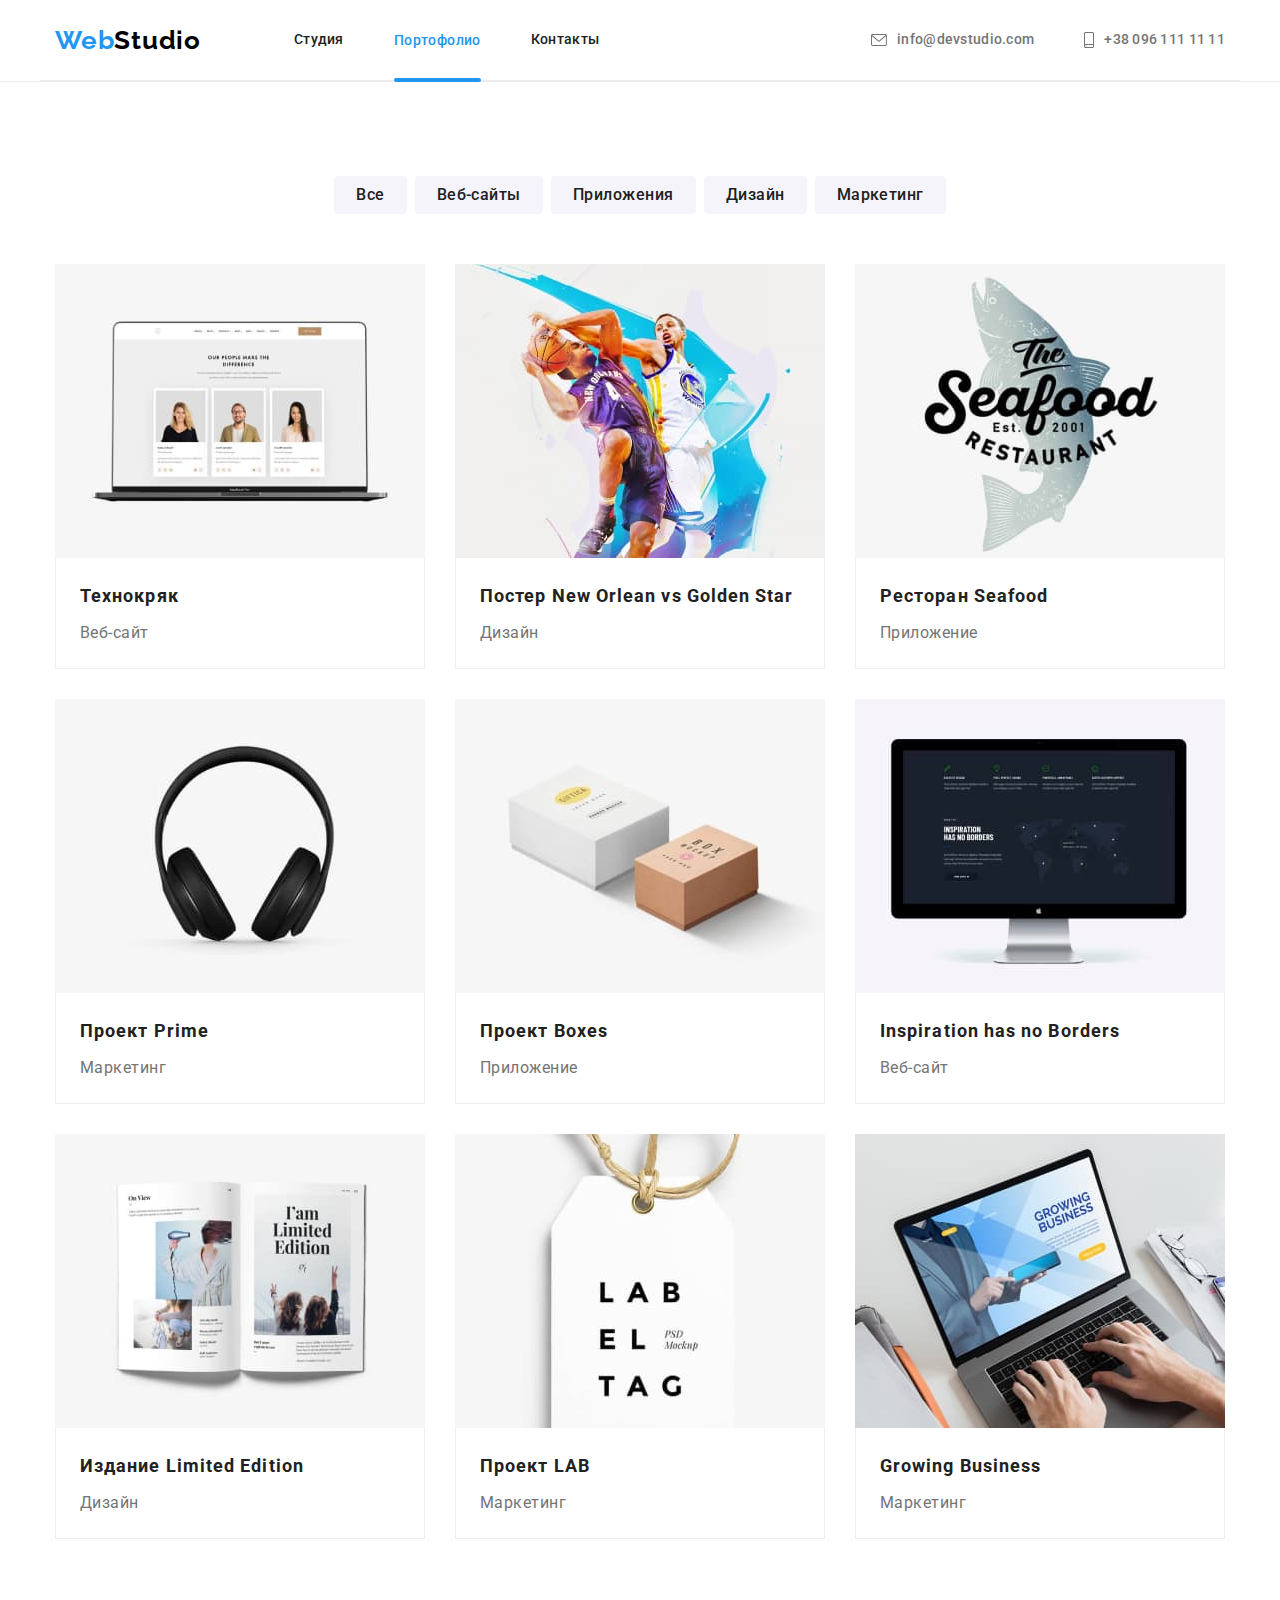
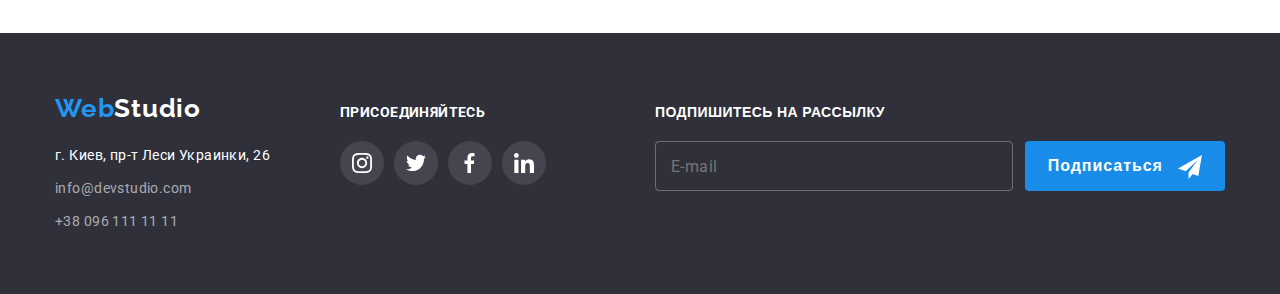
==== commit 662f70f1: "Исправляет рассылку" ====
--- a/portfolio.html
+++ b/portfolio.html
@@ -225,15 +225,13 @@
                     <div class="footer-text">
                         Подпишитесь на рассылку
                     </div>
-                    <form>
-                        <div class="footer-input-contact">
+                    <form class="footer-input-contact">
                             <input type="email" class="footer-mail" placeholder="E-mail" name="Почта" required>
                             <button class="footer-button" type="submit">Подписаться
                                 <svg class="footer-icon" width="24" height="24">
                                     <use href="./img/symbol-defs.svg#icon-icon-send"></use>
                                 </svg>
                             </button>
-                        </div>
                     </form>
                 </div>
             </div>
--- a/css/main.css
+++ b/css/main.css
@@ -423,7 +423,8 @@
 
 .team-item{
     box-shadow: 0px 1px 3px rgba(0, 0, 0, 0.12), 0px 1px 1px rgba(0, 0, 0, 0.14), 0px 2px 1px rgba(0, 0, 0, 0.2);
-    border-radius: 0px 0px 4px 4px;
+    border-radius: 4px;
+    
     background: #FFFFFF;
 }
 .team .title {
@@ -447,7 +448,7 @@
     line-height: 1.19;
     text-align: center;
     letter-spacing: 0.03em;
-    margin-bottom: 30px;
+    margin-bottom: 16px;
 }
 
 .team-desc {
@@ -754,15 +755,15 @@
     padding-top: 60px;
     padding-bottom: 60px;
 
-    max-width: 1600px;
-     background-repeat: no-repeat;
-     background-size: cover;
-     margin: 0 auto;
+    /* max-width: 1600px;
+    background-repeat: no-repeat;
+    background-size: cover;
+    margin: 0 auto; */
    
     /* max-width: 1600px; */
    
     background-color:var(--bg-color);
-    font-style: normal;
+    /* font-style: normal; */
 }
 
 .address .logo{
@@ -871,15 +872,15 @@
   }
 
   .footer-text {
-    font-family: Roboto;
-    font-style: normal;
-    font-weight: bold;
+    font-family: sans-serif;
+    /* font-style: normal; */
+    font-weight: 700;
     font-size: 14px;
     line-height: 1.14;
     letter-spacing: 0.03em;
     text-transform: uppercase;
     color:var(--primary-white-color);
-    align-items: baseline;
+    /* align-items: baseline; */
     margin-bottom: 20px;
   }
 
@@ -925,6 +926,7 @@
     color: var(--direct-color);
   }
 
+
   .footer-input-contact {
     display: flex;
   }
@@ -951,22 +953,22 @@
     transition-property: background-color;
     transition: backgroun 250ms cubic-bezier(0.4,0,0.2,1) */
     display: inline-block;
-    justify-content: center;
-    text-align: center;
-    font-family: Roboto;
-    font-style: normal;
-    font-weight: bold;
+    /* justify-content: center; */
+    /* text-align: center; */
+    font-family: sans-serif;
+    /* font-style: normal; */
+    font-weight: 700;
     font-size: 16px;
     line-height: 1.87;
     letter-spacing: 0.06em;
-    margin: 0 auto;
-    width: 200px;
+    /* margin: 0 auto; */
+    min-width: 200px;
     height: 50px;
     color: var(--primary-white-color);
     border: var(--accent-color);
     background-color: #188CE8;
     border-radius: 4px;
-    padding: 0;
+    /* padding: 0; */
 
     transition: box-shadow 250ms cubic-bezier(0.4,0,0.2,1)
   }
